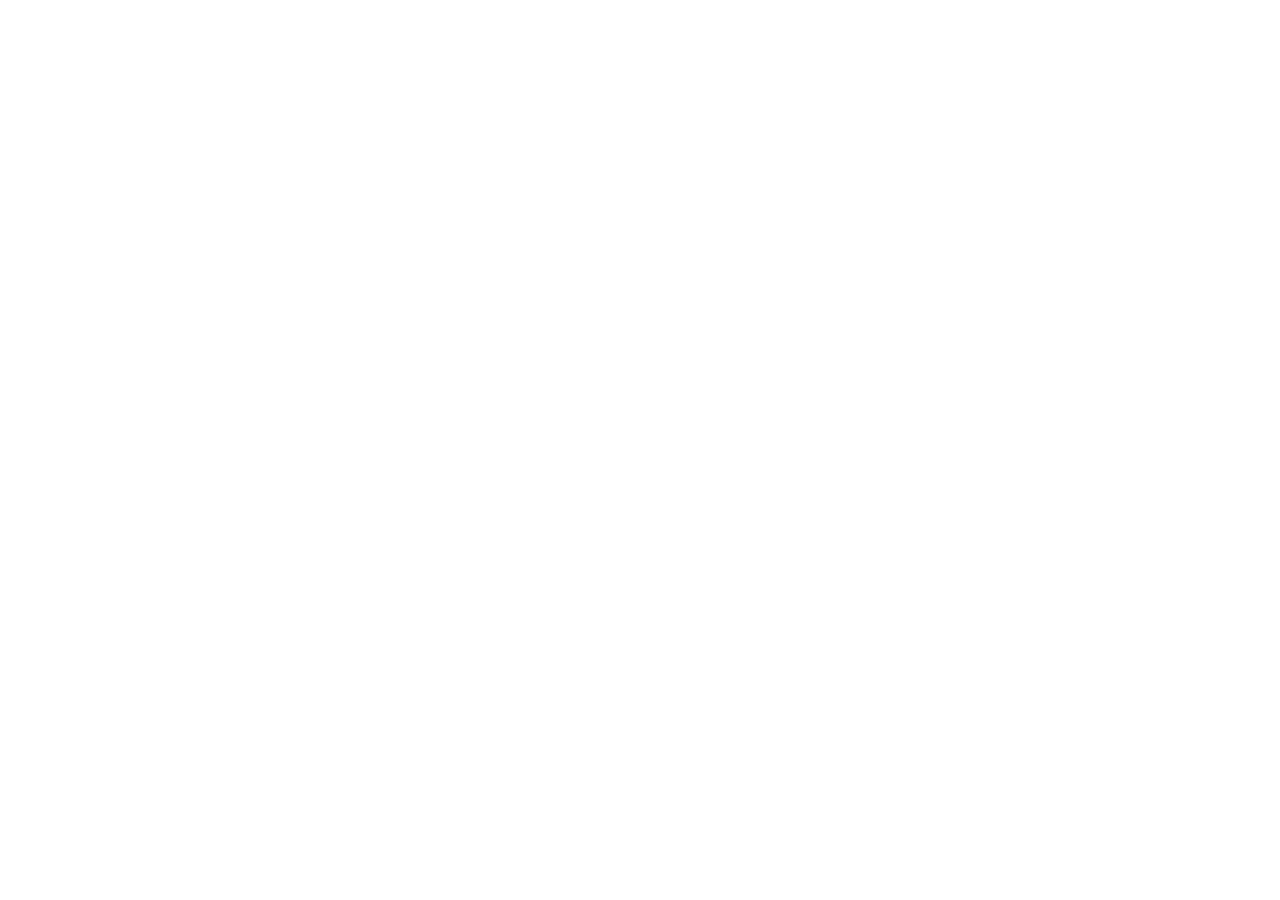
==== about.html @ 2cedd0e5 "assets + four page skeletons" ====
<!DOCTYPE html>
<html lang="en">
<head>
  <meta charset="utf-8">
  <meta name="viewport" content="width=device-width, initial-scale=1">
  <title>About | Riverbend Yoga Studio</title>
</head>
<body>
<!-- TODO header -->
<!-- TODO nav: <nav><ul><li><a href="..."> for all four pages, relative paths -->
<!-- TODO footer: <footer> with something a real visitor would need -->
<!-- TODO main: one <h1>, then h2 sections -->
<!-- TODO   instructor bios (use yoga-instructor_c.png, meaningful alt) -->
<!-- TODO   accessibility accommodations -->
<!-- TODO   studio policies -->
<!-- TODO   ONE <audio controls> or <video controls> WITH fallback text between the tags -->
</body>
</html>
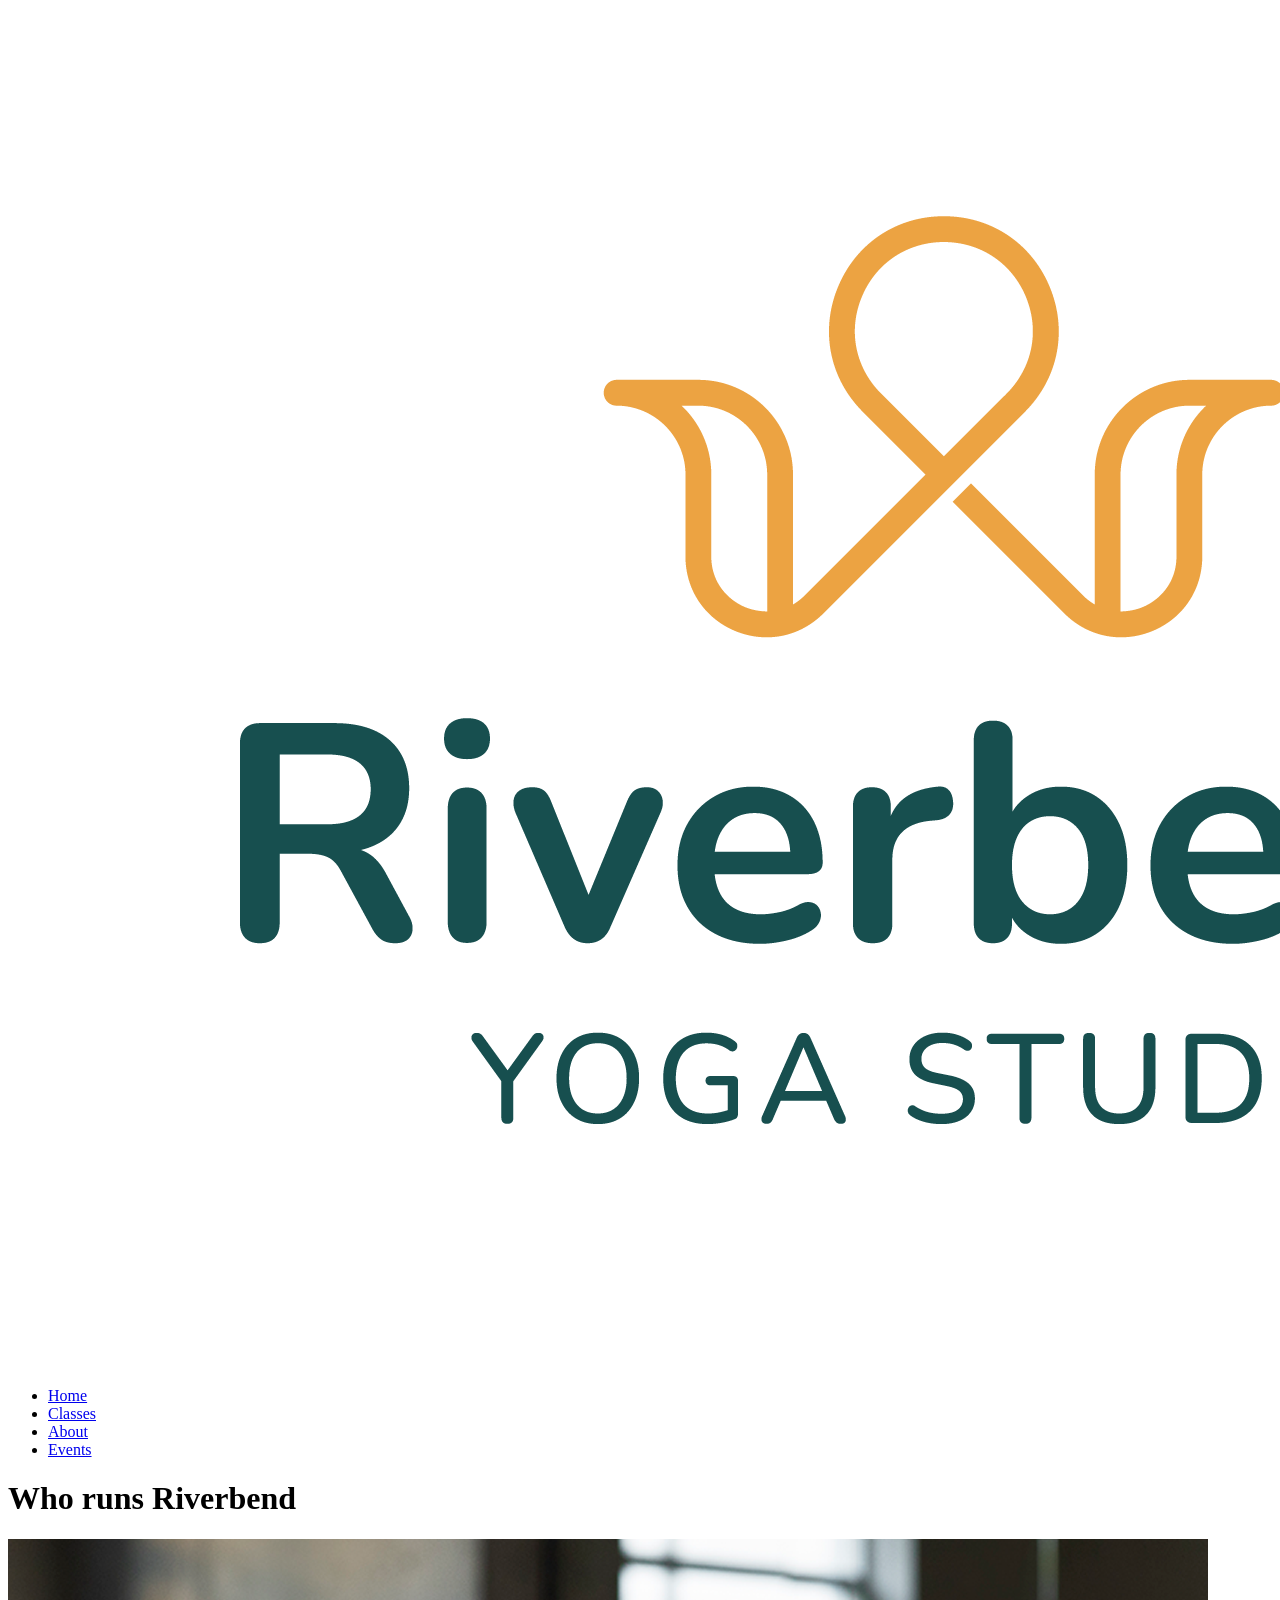
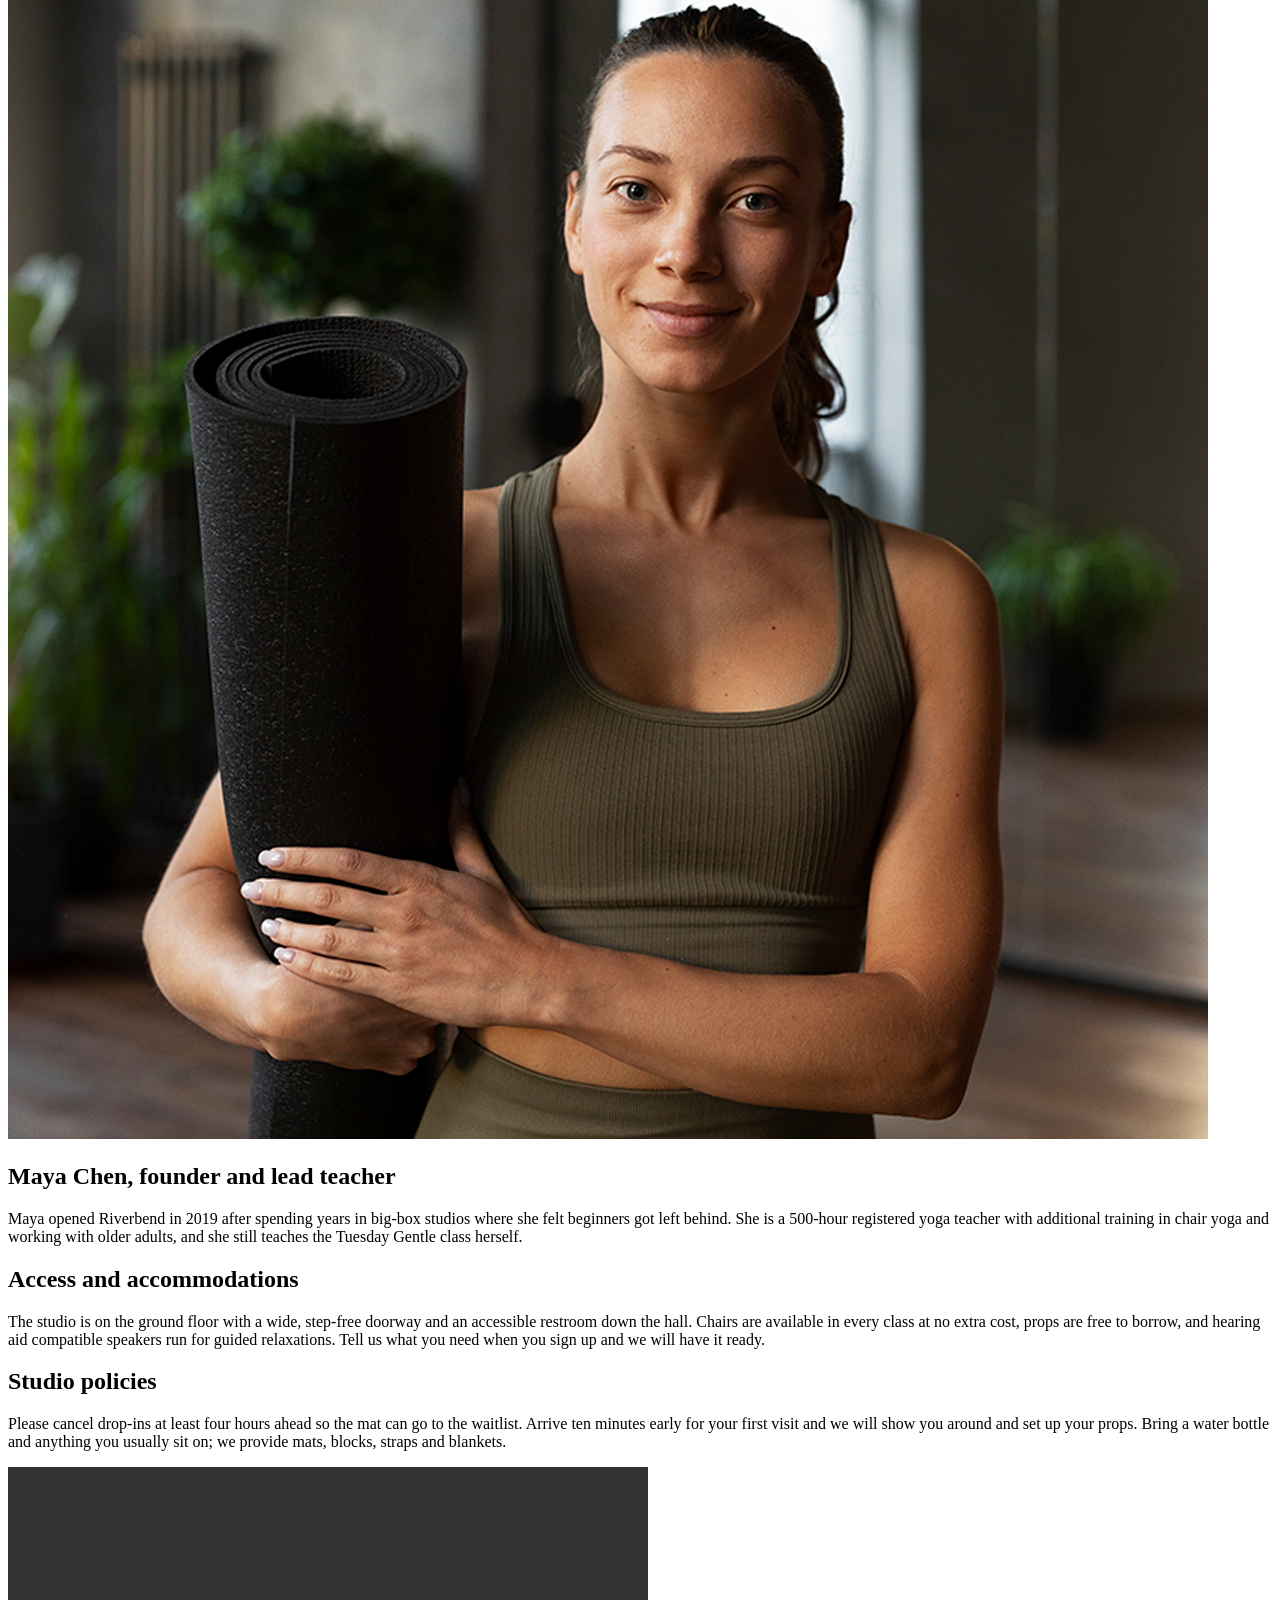
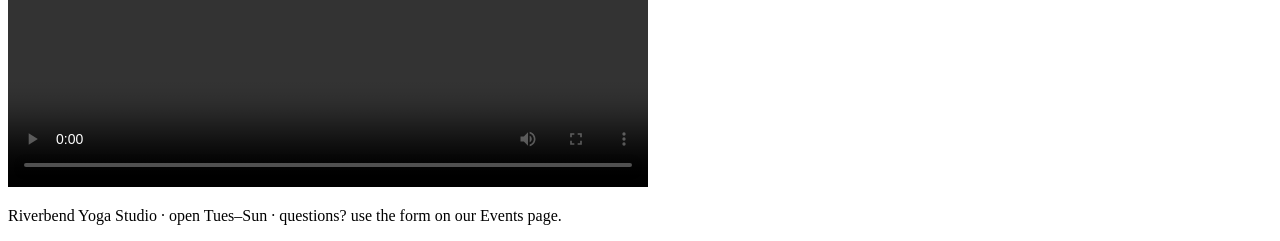
==== commit fffd23c5: "Touchstone 2: Riverbend Yoga four-page site" ====
--- a/about.html
+++ b/about.html
@@ -6,13 +6,38 @@
   <title>About | Riverbend Yoga Studio</title>
 </head>
 <body>
-<!-- TODO header -->
-<!-- TODO nav: <nav><ul><li><a href="..."> for all four pages, relative paths -->
-<!-- TODO footer: <footer> with something a real visitor would need -->
-<!-- TODO main: one <h1>, then h2 sections -->
-<!-- TODO   instructor bios (use yoga-instructor_c.png, meaningful alt) -->
-<!-- TODO   accessibility accommodations -->
-<!-- TODO   studio policies -->
-<!-- TODO   ONE <audio controls> or <video controls> WITH fallback text between the tags -->
+<header>
+  <img src="assets/yoga-logo_c.png" alt="Riverbend Yoga Studio logo">
+</header>
+<nav aria-label="Primary">
+  <ul>
+    <li><a href="index.html" aria-current="page">Home</a></li>
+    <li><a href="services.html">Classes</a></li>
+    <li><a href="about.html">About</a></li>
+    <li><a href="events.html">Events</a></li>
+  </ul>
+</nav>
+  <main>
+    <h1>Who runs Riverbend</h1>
+
+    <img src="assets/yoga-instructor_c.png" alt="Maya Chen, the studio's lead teacher, seated cross-legged on a mat smiling at the camera">
+    <h2>Maya Chen, founder and lead teacher</h2>
+    <p>Maya opened Riverbend in 2019 after spending years in big-box studios where she felt beginners got left behind. She is a 500-hour registered yoga teacher with additional training in chair yoga and working with older adults, and she still teaches the Tuesday Gentle class herself.</p>
+
+    <h2>Access and accommodations</h2>
+    <p>The studio is on the ground floor with a wide, step-free doorway and an accessible restroom down the hall. Chairs are available in every class at no extra cost, props are free to borrow, and hearing aid compatible speakers run for guided relaxations. Tell us what you need when you sign up and we will have it ready.</p>
+
+    <h2>Studio policies</h2>
+    <p>Please cancel drop-ins at least four hours ahead so the mat can go to the waitlist. Arrive ten minutes early for your first visit and we will show you around and set up your props. Bring a water bottle and anything you usually sit on; we provide mats, blocks, straps and blankets.</p>
+
+    <video src="assets/yoga-intro_c.mp4" controls width="640">
+      Your browser cannot play this video. It is a 45-second introduction to
+      Riverbend: Maya walks through the studio space, shows a chair-supported
+      pose, and ends with a few words on what a first class feels like.
+    </video>
+  </main>
+<footer>
+  <p>Riverbend Yoga Studio · open Tues–Sun · questions? use the form on our Events page.</p>
+</footer>
 </body>
 </html>
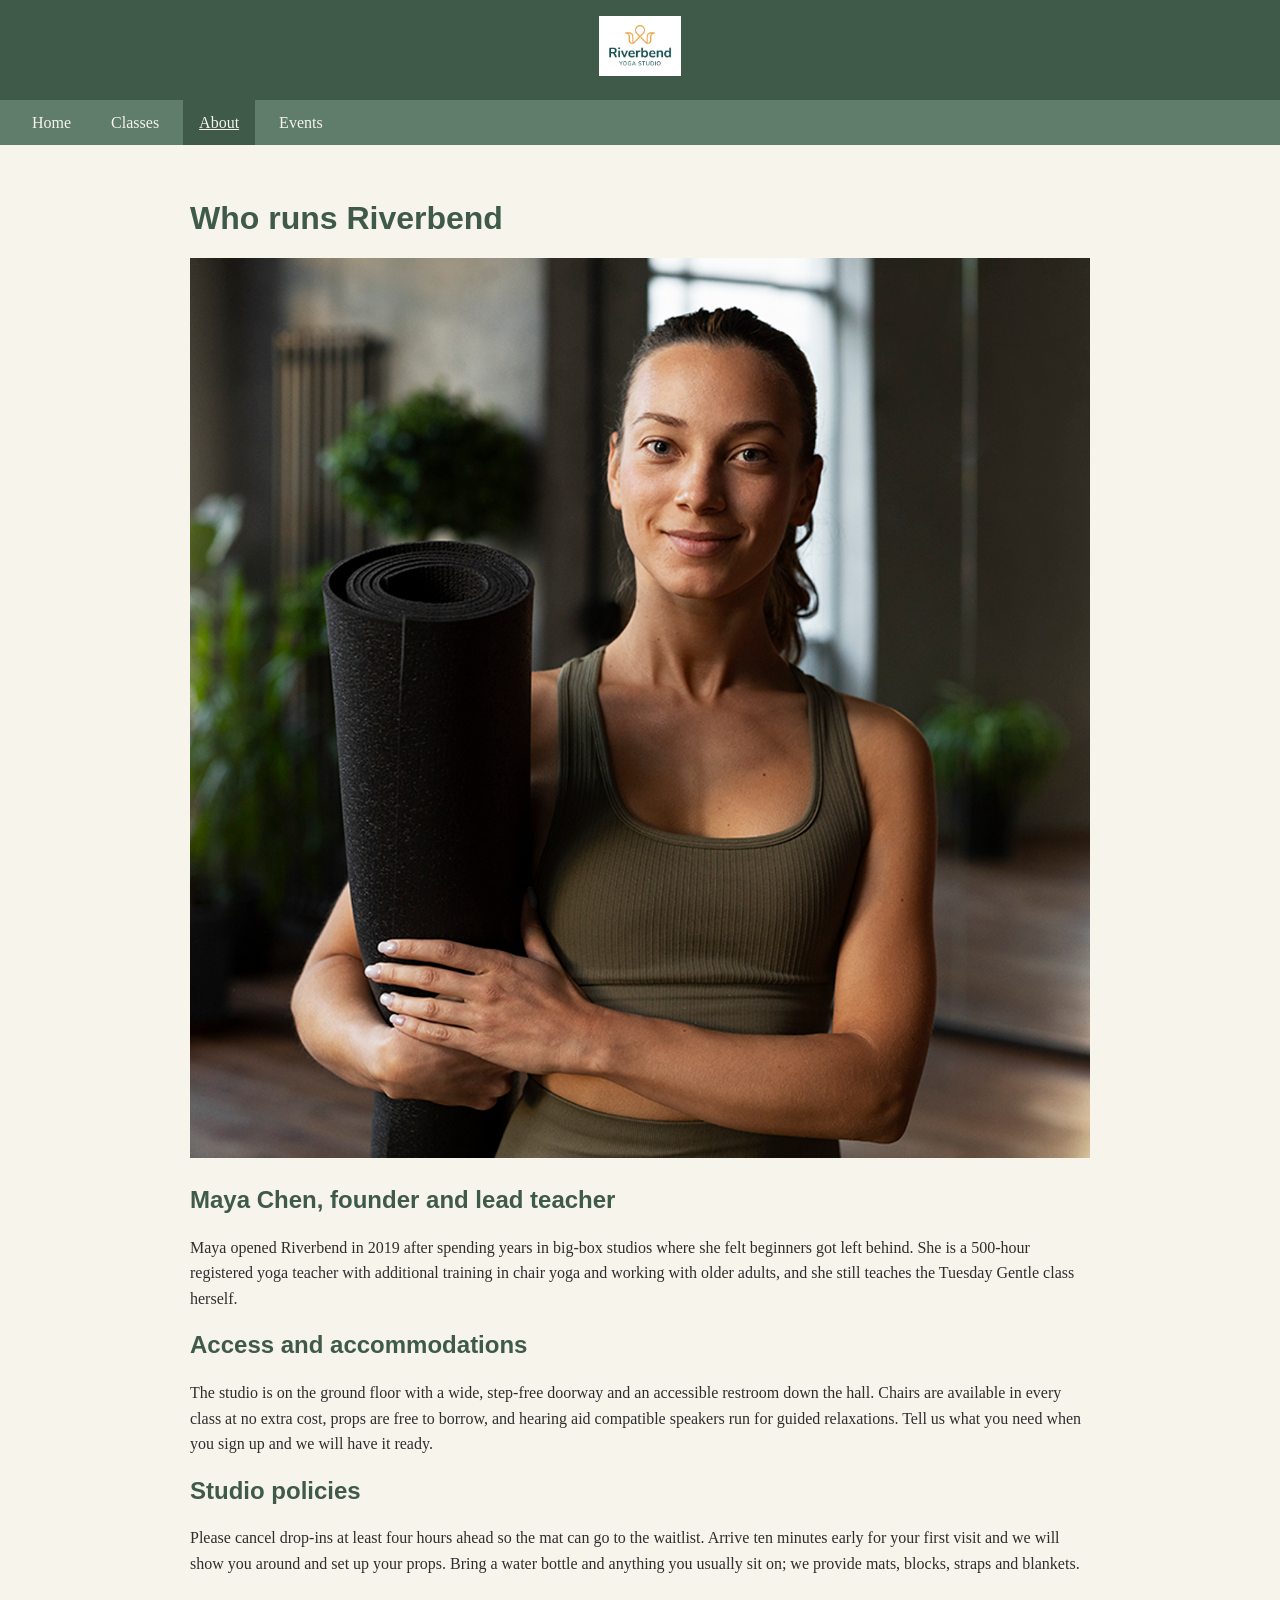
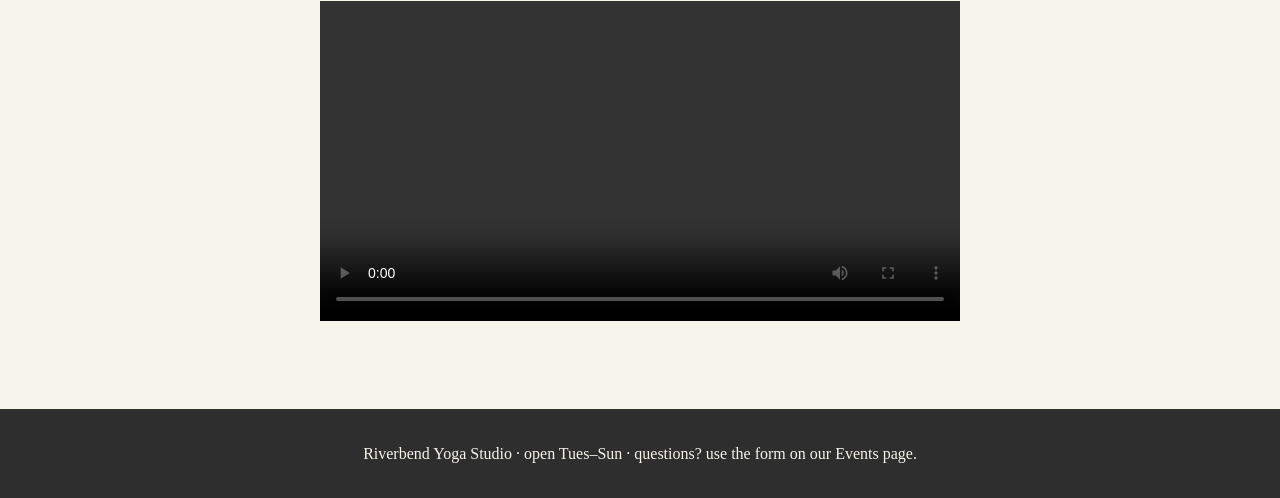
==== commit f2b0e8e3: "Add class-row flex layout to services page; fix mangled private sessions paragraph" ====
--- a/about.html
+++ b/about.html
@@ -4,6 +4,7 @@
   <meta charset="utf-8">
   <meta name="viewport" content="width=device-width, initial-scale=1">
   <title>About | Riverbend Yoga Studio</title>
+  <link rel="stylesheet" href="css/styles.css">
 </head>
 <body>
 <header>
@@ -11,9 +12,9 @@
 </header>
 <nav aria-label="Primary">
   <ul>
-    <li><a href="index.html" aria-current="page">Home</a></li>
+    <li><a href="index.html">Home</a></li>
     <li><a href="services.html">Classes</a></li>
-    <li><a href="about.html">About</a></li>
+    <li><a href="about.html" aria-current="page">About</a></li>
     <li><a href="events.html">Events</a></li>
   </ul>
 </nav>
--- a/css/styles.css
+++ b/css/styles.css
@@ -0,0 +1,121 @@
+:root {
+  --sage: #5f7d6a;
+  --sage-dark: #3f5a49;
+  --cream: #f7f4ec;
+  --ink: #2e2e2e;
+}
+body {
+  margin: 0;
+  font-family: Georgia, serif;
+  background: var(--cream);
+  color: var(--ink);
+  line-height: 1.6;
+}
+h1, h2 {
+  font-family: Verdana, sans-serif;
+  color: var(--sage-dark);
+  line-height: 1.2;
+}
+
+header {
+  background: var(--sage-dark);
+  padding: 16px;
+  text-align: center;
+}
+header img { height: 60px; }
+
+nav ul {
+  list-style: none;
+  margin: 0;
+  padding: 0;
+  display: flex;
+  flex-wrap: wrap;
+  justify-content: center;
+  gap: 8px;
+  background: var(--sage);
+}
+nav a {
+  display: block;
+  padding: 10px 16px;
+  color: var(--cream);
+  text-decoration: none;
+}
+nav a:hover,
+nav a[aria-current="page"] {
+  background: var(--sage-dark);
+  text-decoration: underline;
+}
+
+main {
+  max-width: 900px;
+  margin: 0 auto;
+  padding: 16px;
+}
+footer {
+  background: var(--ink);
+  color: var(--cream);
+  text-align: center;
+  padding: 16px;
+  margin-top: 32px;
+}
+
+img { max-width: 100%; height: auto; }
+
+figure {
+  margin: 24px 0;
+  border: 2px solid var(--sage);
+  border-radius: 8px;
+  padding: 12px;
+  background: #ffffff;
+}
+figcaption {
+  font-style: italic;
+  color: var(--sage-dark);
+  padding-top: 8px;
+}
+
+video { display: block; margin: 24px auto; max-width: 100%; }
+
+form {
+  background: #ffffff;
+  border: 2px solid var(--sage);
+  border-radius: 8px;
+  padding: 16px;
+  max-width: 480px;
+}
+label {
+  display: block;
+  margin-top: 12px;
+  font-weight: bold;
+}
+input, select, textarea {
+  width: 100%;
+  padding: 8px;
+  margin-top: 4px;
+  border: 1px solid var(--sage);
+  border-radius: 4px;
+  font-family: inherit;
+}
+input[type="radio"] { width: auto; }
+button {
+  margin-top: 16px;
+  padding: 10px 24px;
+  background: var(--sage);
+  color: var(--cream);
+  border: none;
+  border-radius: 4px;
+  font-size: 1rem;
+}
+
+@media (min-width: 768px) {
+  nav ul { justify-content: flex-start; padding-left: 16px; }
+  main { padding: 32px; }
+  .class-row {
+    display: flex;
+    flex-wrap: wrap;
+    gap: 24px;
+  }
+  .class-row section {
+    flex: 1 1 45%;
+  }
+}
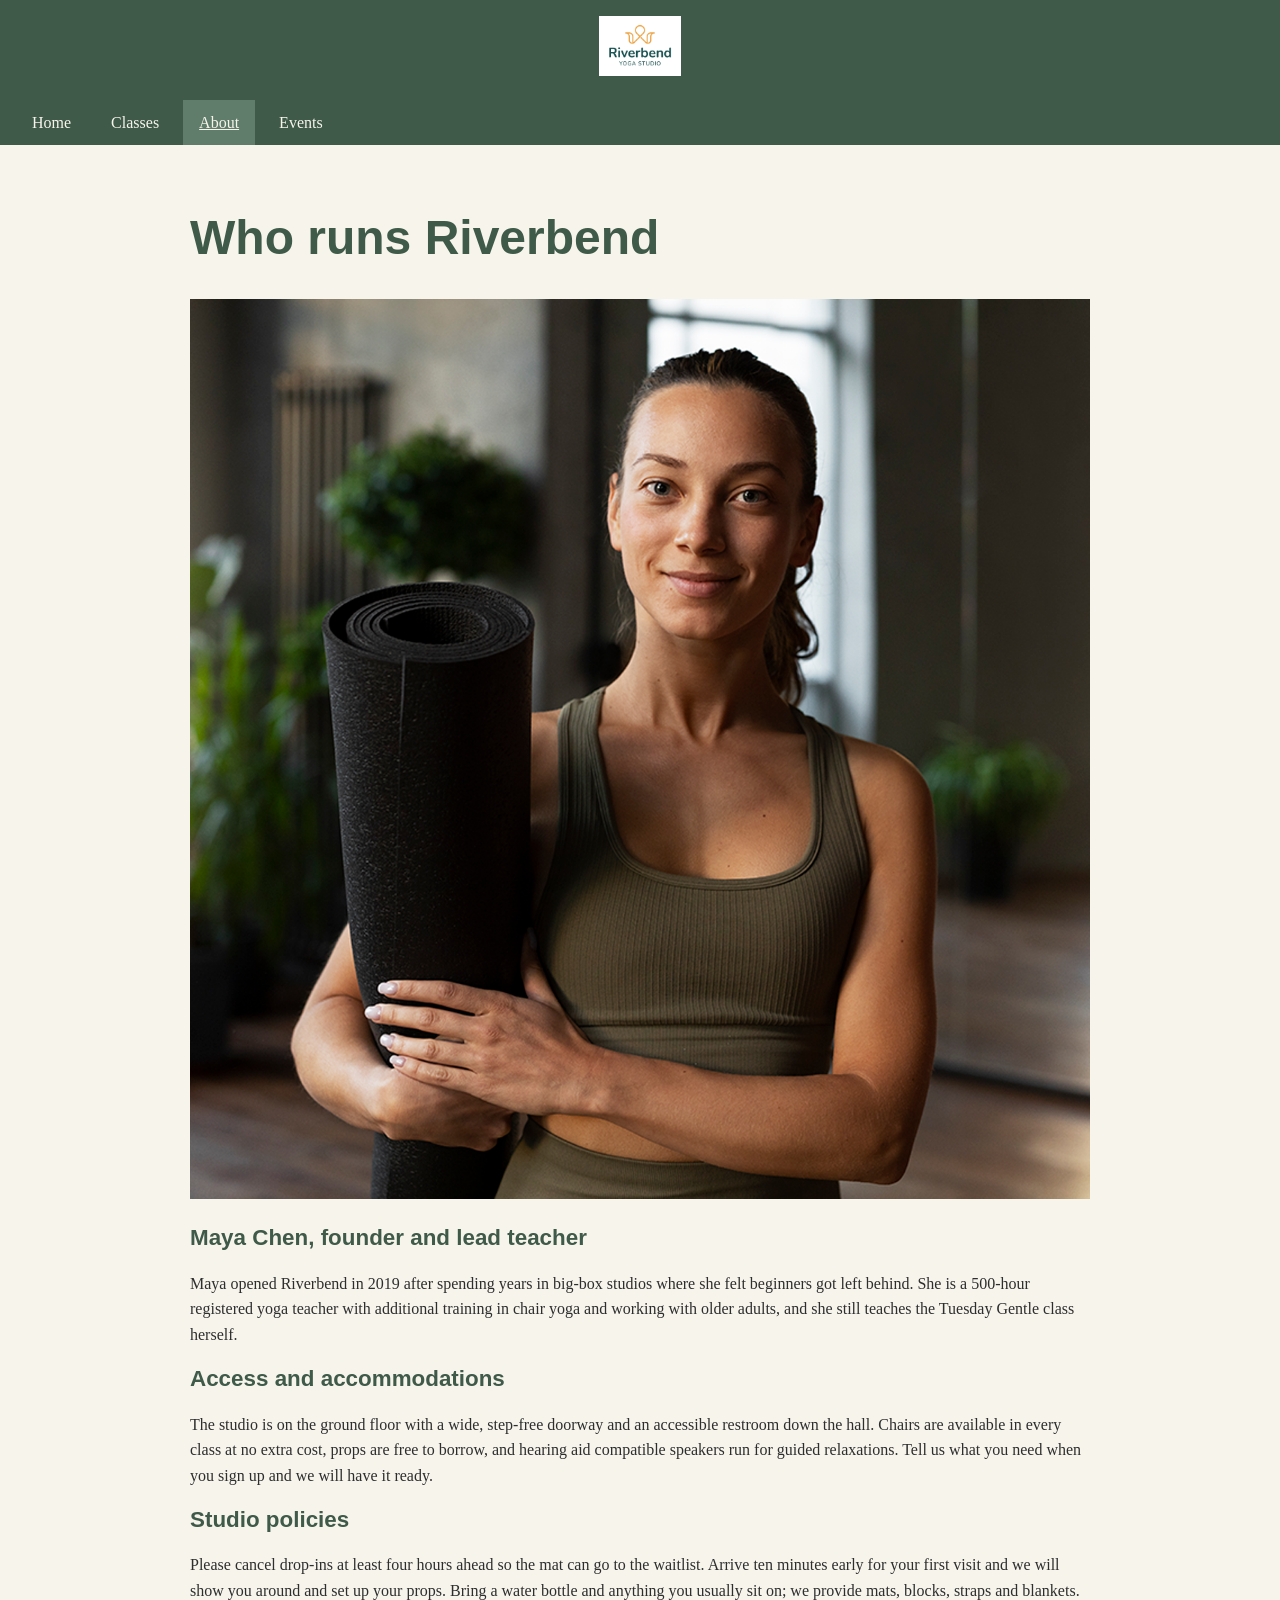
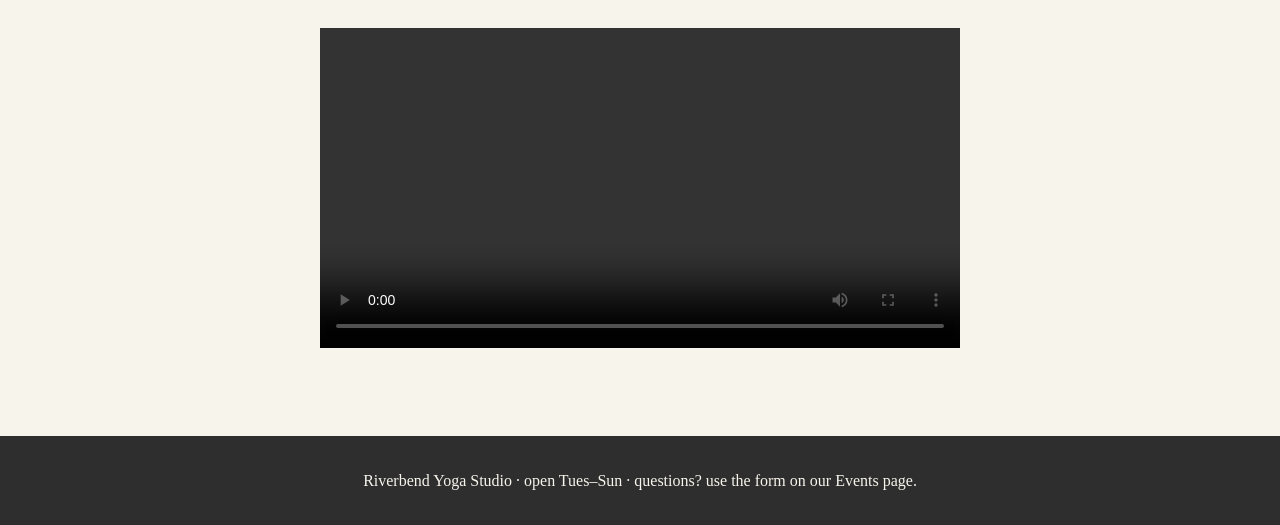
==== commit f939b9ff: "added scripts.js to each page" ====
--- a/about.html
+++ b/about.html
@@ -40,5 +40,6 @@
 <footer>
   <p>Riverbend Yoga Studio · open Tues–Sun · questions? use the form on our Events page.</p>
 </footer>
+<script src="scripts/script.js"></script>
 </body>
 </html>
--- a/css/styles.css
+++ b/css/styles.css
@@ -17,6 +17,9 @@
   line-height: 1.2;
 }
 
+h1 { font-size: 3rem; }
+h2 { font-size: 1.4rem; }
+
 header {
   background: var(--sage-dark);
   padding: 16px;
@@ -32,7 +35,7 @@
   flex-wrap: wrap;
   justify-content: center;
   gap: 8px;
-  background: var(--sage);
+  background: var(--sage-dark);
 }
 nav a {
   display: block;
@@ -42,7 +45,7 @@
 }
 nav a:hover,
 nav a[aria-current="page"] {
-  background: var(--sage-dark);
+  background: var(--sage);
   text-decoration: underline;
 }
 
@@ -66,7 +69,7 @@
   border: 2px solid var(--sage);
   border-radius: 8px;
   padding: 12px;
-  background: #ffffff;
+  background: var(--cream);
 }
 figcaption {
   font-style: italic;
@@ -77,7 +80,7 @@
 video { display: block; margin: 24px auto; max-width: 100%; }
 
 form {
-  background: #ffffff;
+  background: var(--cream);
   border: 2px solid var(--sage);
   border-radius: 8px;
   padding: 16px;
